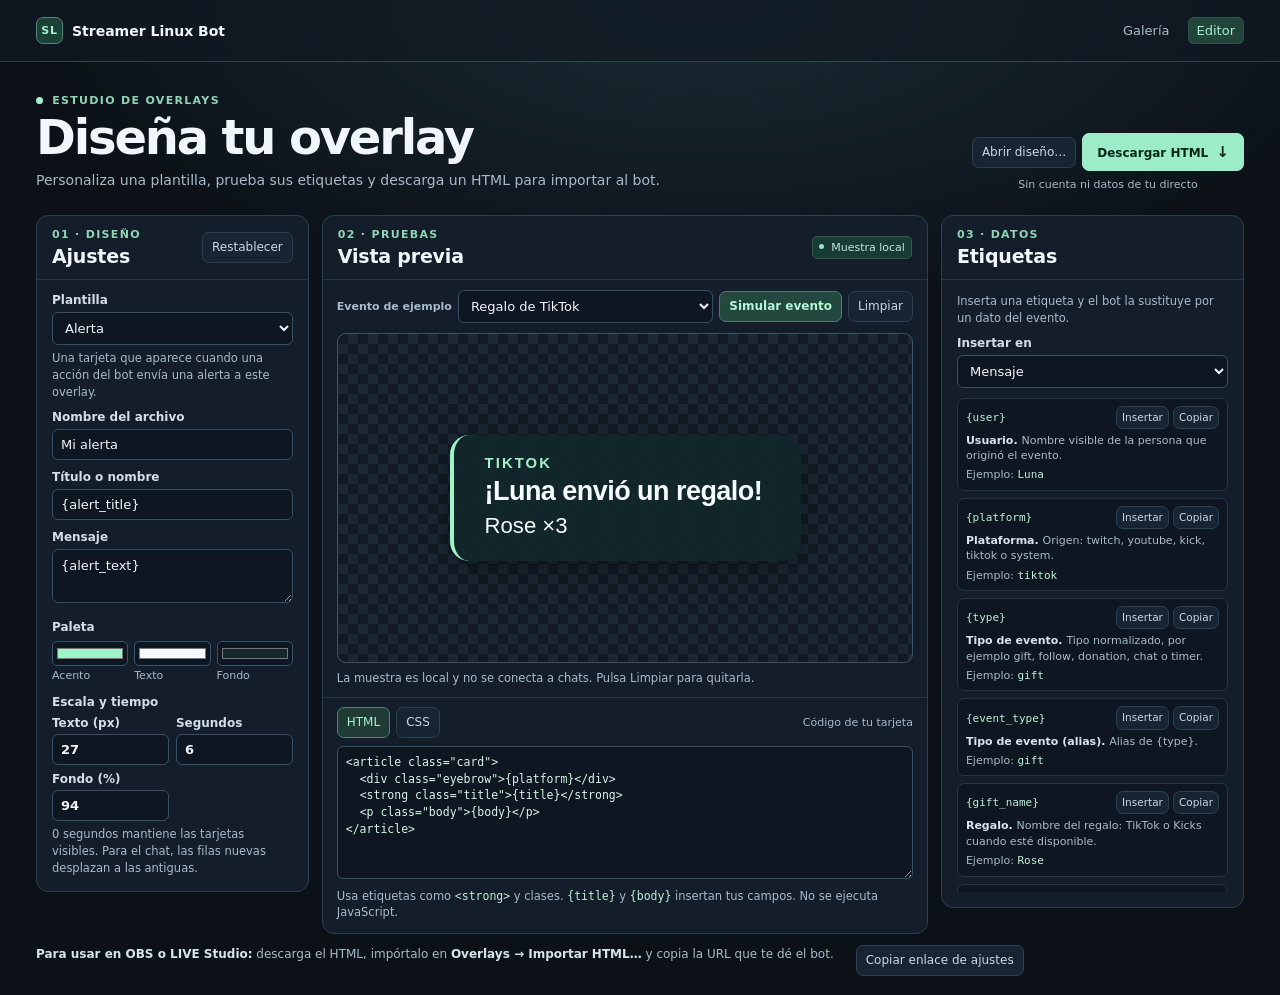
==== docs/index.html @ 51f47ecd "Build the web overlay studio, tag catalog and moderated gallery" ====
<!doctype html>
<html lang="es">
<head>
<meta charset="utf-8">
<meta name="viewport" content="width=device-width,initial-scale=1">
<meta http-equiv="refresh" content="0; url=editor/">
<title>Streamer Linux Bot · Editor web</title>
</head>
<body><p><a href="editor/">Abrir el editor de overlays de Streamer Linux Bot</a></p></body>
</html>
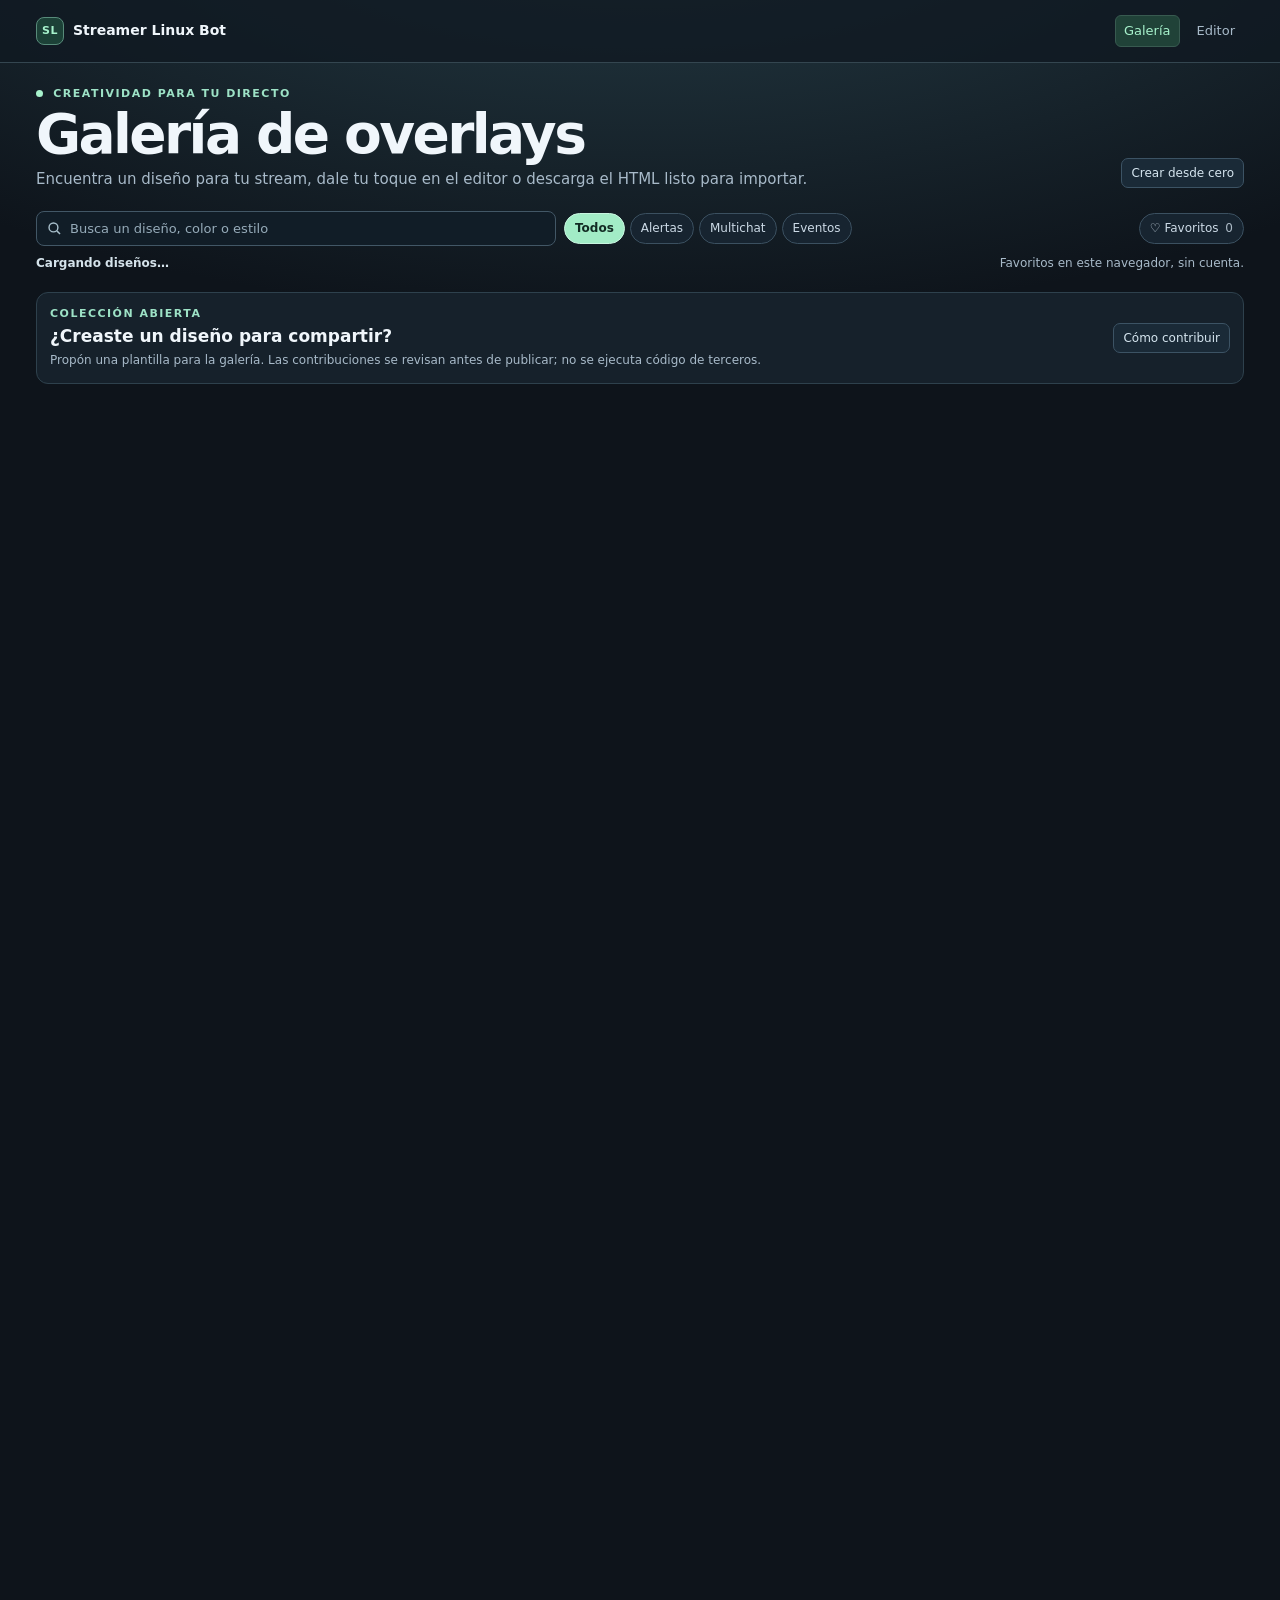
==== commit 11c78ce1: "Turn the Pages home into an overlay gallery and adapt Streamlabs templates" ====
--- a/docs/index.html
+++ b/docs/index.html
@@ -1,10 +1,19 @@
 <!doctype html>
 <html lang="es">
 <head>
-<meta charset="utf-8">
-<meta name="viewport" content="width=device-width,initial-scale=1">
-<meta http-equiv="refresh" content="0; url=editor/">
-<title>Streamer Linux Bot · Editor web</title>
+  <meta charset="utf-8">
+  <meta name="viewport" content="width=device-width,initial-scale=1">
+  <meta http-equiv="refresh" content="0; url=galeria/">
+  <meta name="description" content="Explora y personaliza overlays de Streamer Linux Bot.">
+  <title>Streamer Linux Bot · Galería de overlays</title>
+  <link rel="stylesheet" href="galeria/gallery.css">
 </head>
-<body><p><a href="editor/">Abrir el editor de overlays de Streamer Linux Bot</a></p></body>
+<body class="entry">
+  <main class="shell">
+    <p class="eyebrow">STREAMER LINUX BOT · ESTUDIO DE OVERLAYS</p>
+    <h1>Galería de overlays</h1>
+    <p>Explora diseños y personalízalos para tu directo.</p>
+    <p class="entry-links"><a class="button primary" href="galeria/">Abrir galería</a> <a class="button secondary" href="editor/">Abrir editor</a></p>
+  </main>
+</body>
 </html>
--- a/docs/galeria/gallery.css
+++ b/docs/galeria/gallery.css
@@ -0,0 +1,146 @@
+:root {
+  color-scheme: dark;
+  --page: #0e141b;
+  --panel: #16212b;
+  --line: #2e414d;
+  --text: #f0f6fb;
+  --muted: #a8bac9;
+  --mint: #a7f2cc;
+  font: 15px/1.52 Inter, "Noto Sans", "Segoe UI", system-ui, sans-serif;
+  background: var(--page);
+  color: var(--text);
+}
+
+* { box-sizing: border-box; }
+[hidden] { display: none !important; }
+body { margin: 0; min-height: 100vh; background: radial-gradient(ellipse 1050px 460px at 50% -140px, #27404a, transparent 100%), var(--page); }
+a { color: var(--mint); }
+a:hover { color: #d6ffea; }
+button, input { font: inherit; color: inherit; }
+button { cursor: pointer; }
+:focus-visible { outline: 2px solid var(--mint); outline-offset: 3px; }
+.shell { width: min(1480px, calc(100% - 72px)); margin-inline: auto; }
+.sr-only { position: absolute; width: 1px; height: 1px; padding: 0; margin: -1px; overflow: hidden; clip: rect(0, 0, 0, 0); white-space: nowrap; border: 0; }
+.skip-link { position: absolute; inset-inline-start: 12px; inset-block-start: 8px; z-index: 9; padding: 8px; background: #18352d; transform: translateY(-160%); }
+.skip-link:focus { transform: none; }
+
+.site-nav { background: #101922c9; border-bottom: 1px solid #344650; }
+.header-inner { min-height: 62px; display: flex; justify-content: space-between; align-items: center; gap: 14px; }
+.brand { display: inline-flex; gap: 9px; align-items: center; font-size: 14px; font-weight: 750; text-decoration: none; color: var(--text); }
+.brand-mark { display: grid; place-items: center; width: 28px; height: 28px; border-radius: 8px; background: #1c4137; border: 1px solid #588b7a; color: var(--mint); font-size: 11px; letter-spacing: .05em; }
+.site-nav nav { display: flex; gap: 8px; align-items: center; }
+.site-nav nav a { padding: 5px 8px; border: 1px solid transparent; border-radius: 6px; color: var(--muted); font-size: 13px; text-decoration: none; white-space: nowrap; }
+.site-nav nav a[aria-current="page"] { background: #204238; color: var(--mint); border-color: #385a50; }
+.site-nav nav a:hover { background: #223440; color: var(--text); }
+
+.hero { display: flex; gap: 20px; align-items: end; justify-content: space-between; padding: 23px 0 20px; }
+.hero p, .contribute p, .empty p { margin: 0; color: var(--muted); }
+.eyebrow, .hero .eyebrow, .contribute .eyebrow { font-size: 11px; letter-spacing: .135em; color: #9de2c6; font-weight: 750; }
+.eyebrow i { width: 7px; height: 7px; display: inline-block; margin-inline-end: 5px; border-radius: 50%; background: var(--mint); }
+h1 { margin: 3px 0 5px; font-size: clamp(34px, 5vw, 55px); line-height: 1.04; letter-spacing: -.047em; }
+h2 { margin: 0 0 5px; line-height: 1.18; }
+.hero .button { flex-shrink: 0; margin-block-end: 3px; }
+
+.button { display: inline-flex; align-items: center; justify-content: center; gap: 5px; padding: 6px 9px; font-size: 12px; line-height: 1.35; border: 1px solid #455f68; border-radius: 7px; white-space: nowrap; text-decoration: none; }
+.primary { background: #25483c; border-color: #4f8975; color: #c9f7de; font-weight: 700; }
+.primary:hover { background: #336652; color: #effff5; }
+.secondary { background: #1a2a37; border-color: #3c5364; color: #d5e5ef; }
+.secondary:hover { background: #293d4d; color: #f5fcff; }
+
+.explore { margin-block-end: 11px; }
+.toolbar { display: flex; align-items: center; gap: 8px; flex-wrap: wrap; }
+.search { position: relative; display: block; flex: 1 0 min(100%, 255px); max-width: 520px; }
+.search svg { width: 19px; height: 19px; stroke: #a8bfcb; stroke-width: 1.8; position: absolute; top: 8px; left: 9px; pointer-events: none; }
+.search input { width: 100%; padding: 7px 11px 7px 33px; border: 1px solid #425766; border-radius: 8px; background: #111d27; font-size: 13px; }
+.search input::placeholder { color: #96abb9; }
+.chips { display: flex; gap: 5px; flex-wrap: wrap; }
+.chip { border: 1px solid #3b5060; border-radius: 25px; background: #172430; color: #ccdae6; padding: 7px 10px; font-size: 12px; line-height: 1.25; white-space: nowrap; }
+.chip:hover { color: #fff; background: #283a47; }
+.chip[aria-pressed="true"] { background: #a2ecc6; color: #122b23; border-color: #c7f5df; font-weight: 750; }
+.saved { margin-inline-start: auto; }
+.fav-count { margin-inline-start: 3px; font-variant-numeric: tabular-nums; opacity: .82; }
+.results-line { display: flex; align-items: baseline; justify-content: space-between; flex-wrap: wrap; gap: 2px 8px; margin-top: 8px; }
+.results-line p { color: var(--muted); font-size: 12px; margin: 0; }
+#status { color: #d5e3eb; font-weight: 650; }
+
+.masonry { columns: 4 236px; column-gap: 13px; }
+.pin { position: relative; display: inline-block; vertical-align: top; width: 100%; margin: 0 0 13px; break-inside: avoid; border-radius: 12px; background: var(--panel); border: 1px solid var(--line); overflow: hidden; }
+.pin:focus-within { border-color: #649780; }
+.pin-preview {
+  position: relative; display: grid; grid-template-columns: minmax(0, 1fr); align-items: center; isolation: isolate;
+  min-height: 146px; aspect-ratio: 1.55; overflow: hidden; padding: 29px 14px 13px;
+  text-decoration: none; color: var(--ink); background-color: var(--sample);
+  background-image: radial-gradient(ellipse at 77% 20%,var(--halo),transparent 61%), linear-gradient(147deg,#ffffff17,transparent 59%,#0007);
+  border-bottom: 1px solid #ffffff2d;
+}
+.pin-preview[data-shape="tall"] { aspect-ratio: 1.13; }
+.pin-preview[data-shape="wide"] { aspect-ratio: 1.86; }
+.pin-preview:hover { color: var(--ink); }
+.pin-preview::before, .pin-preview::after { content: ""; position: absolute; z-index: -1; pointer-events: none; }
+.pin-preview::before { width: 130%; height: 100%; bottom: -43%; left: -18%; border: 1px solid var(--accent-dim); border-radius: 50%; transform: rotate(-15deg); box-shadow: 0 -13px 0 -12px var(--accent-dim), 0 -25px 0 -24px var(--accent-dim), 0 -39px 0 -38px var(--accent-dim); }
+.pin-preview::after { width: 130px; height: 130px; top: -61px; right: -18px; border-radius: 50%; border: 1px solid var(--accent-dim); box-shadow: 0 0 0 12px var(--halo), 0 0 0 24px #ffffff0d; }
+.pin-preview[data-art="grid"]::before { inset: 0; width: auto; height: auto; transform: none; border: 0; border-radius: 0; box-shadow: none; background: repeating-linear-gradient(0deg,transparent,transparent 12px,#ffffff13 13px),repeating-linear-gradient(90deg,transparent,transparent 12px,#ffffff13 13px); }
+.pin-preview[data-art="grid"]::after { border-radius: 8px; transform: rotate(24deg); }
+.pin-preview[data-art="ribbon"]::before { height: 32px; width: 150%; border: none; border-radius: 0; left: -12%; bottom: 22%; background: var(--accent-dim); transform: rotate(-23deg); box-shadow: 0 9px 0 -7px var(--accent-dim),0 -9px 0 -7px var(--accent-dim); }
+.pin-preview[data-art="ribbon"]::after { height: 0; }
+.pin-preview[data-art="wave"]::before { height: 60%; bottom: 10%; transform: rotate(12deg); }
+.pin-preview[data-art="wave"]::after { right: auto; left: -85px; top: auto; bottom: -72px; }
+.pin-preview[data-art="spark"]::before { width: 100%; height: 100%; inset: 0; border: 0; box-shadow: none; border-radius: 0; transform: none; background-image: radial-gradient(circle,var(--accent-dim) 1px,transparent 2px); background-size: 16px 16px; }
+.pin-preview[data-art="spark"]::after { border: 0; }
+.pin-preview[data-art="scan"]::before { width: 100%; height: 100%; inset: 0; border: 0; box-shadow: none; border-radius: 0; transform: none; background: repeating-linear-gradient(0deg,#ffffff13 0,#ffffff13 1px,transparent 2px,transparent 6px); }
+.pin-preview[data-art="scan"]::after { left: -34px; right: auto; }
+
+.kind { position: absolute; top: 9px; left: 9px; z-index: 2; border: 1px solid #ffffff32; border-radius: 20px; padding: 3px 6px; background: #16191de3; color: #f0edf4; font-size: 9px; font-weight: 700; letter-spacing: .08em; text-transform: uppercase; }
+.peek-stage { display: grid; gap: 5px; min-width: 0; transition: transform .18s ease; }
+.pin-preview:hover .peek-stage { transform: scale(1.035); }
+.peek-card { padding: 5px 8px; border-radius: 6px; border: 1px solid #ffffff2b; border-left: 3px solid var(--accent); background: var(--panel-sample); box-shadow: 0 4px 10px #0003; overflow: hidden; }
+.peek-card .platform { display: block; font-size: 8px; line-height: 1.18; letter-spacing: .11em; text-transform: uppercase; font-weight: 750; color: var(--accent); }
+.peek-card strong, .peek-card p { overflow-wrap: anywhere; }
+.peek-card strong { display: block; margin-top: 1px; font-size: 11px; line-height: 1.12; }
+.peek-card p { color: var(--ink); font-size: 9px; line-height: 1.28; margin: 2px 0 0; }
+.pin-preview[data-mode="alert"] .peek-card { margin: 0 5%; padding: 10px; }
+.pin-preview[data-mode="alert"] .peek-card strong { font-size: clamp(14px,1.5vw,19px); letter-spacing: -.035em; margin-top: 4px; }
+.pin-preview[data-mode="alert"] .peek-card p { font-size: 10px; margin-top: 4px; }
+.favorite { position: absolute; top: 8px; right: 8px; z-index: 2; display: grid; place-items: center; padding: 0; inline-size: 34px; block-size: 34px; border: 1px solid #ffffff4d; border-radius: 50%; background: #111923ed; color: #f3f4f9; font-size: 22px; line-height: 1; }
+.favorite:hover { color: #ffadb6; background: #252d39; }
+.favorite[aria-pressed="true"] { background: #3d2938; color: #ffa4b6; }
+
+.pin-body { padding: 9px 10px 10px; }
+.pin-name { font-size: 16px; letter-spacing: -.013em; }
+.description { font-size: 12px; line-height: 1.36; margin: 0 0 6px; color: var(--muted); }
+.meta { margin: 0 0 7px; font-size: 10px; color: #b5c7d3; overflow-wrap: anywhere; }
+.pin-actions { display: flex; gap: 5px; flex-wrap: wrap; }
+.pin-actions .button { padding: 4px 7px; font-size: 11px; }
+.pin-actions .button:disabled { opacity: .6; cursor: default; }
+
+.empty { padding: 24px; text-align: center; border: 1px solid var(--line); border-radius: 12px; background: var(--panel); }
+.empty-mark { display: block; color: var(--mint); font-size: 28px; }
+.empty .button { margin-top: 10px; }
+.contribute { margin: 8px 0 18px; padding: 13px; display: flex; flex-wrap: wrap; align-items: center; justify-content: space-between; gap: 9px; border: 1px solid var(--line); border-radius: 12px; background: var(--panel); }
+.contribute .eyebrow { margin-bottom: 4px; }
+.contribute h2 { font-size: 17px; }
+.contribute p { font-size: 12px; }
+.entry main { padding-block: 26px; }
+.entry-links .button { margin-right: 4px; }
+
+@media (max-width: 960px) {
+  .shell { width: calc(100% - 34px); }
+  .masonry { columns: 3 185px; column-gap: 10px; }
+}
+@media (max-width: 640px) {
+  .hero { align-items: start; flex-direction: column; gap: 7px; padding: 15px 0 12px; }
+  .hero p { font-size: 13px; }
+  .search { max-width: none; flex-basis: 100%; }
+  .masonry { columns: 2 153px; column-gap: 8px; }
+  .pin { margin-bottom: 8px; }
+  .pin-preview { min-height: 138px; padding-inline: 6px; }
+  .pin-preview[data-mode="alert"] .peek-card { margin-inline: 2%; padding-inline: 6px; }
+  .pin-body { padding-inline: 7px; }
+}
+@media (max-width: 365px) {
+  .shell { width: calc(100% - 18px); }
+  .masonry { columns: 1; }
+}
+@media (prefers-reduced-motion: reduce) {
+  .peek-stage { transition: none; }
+}
